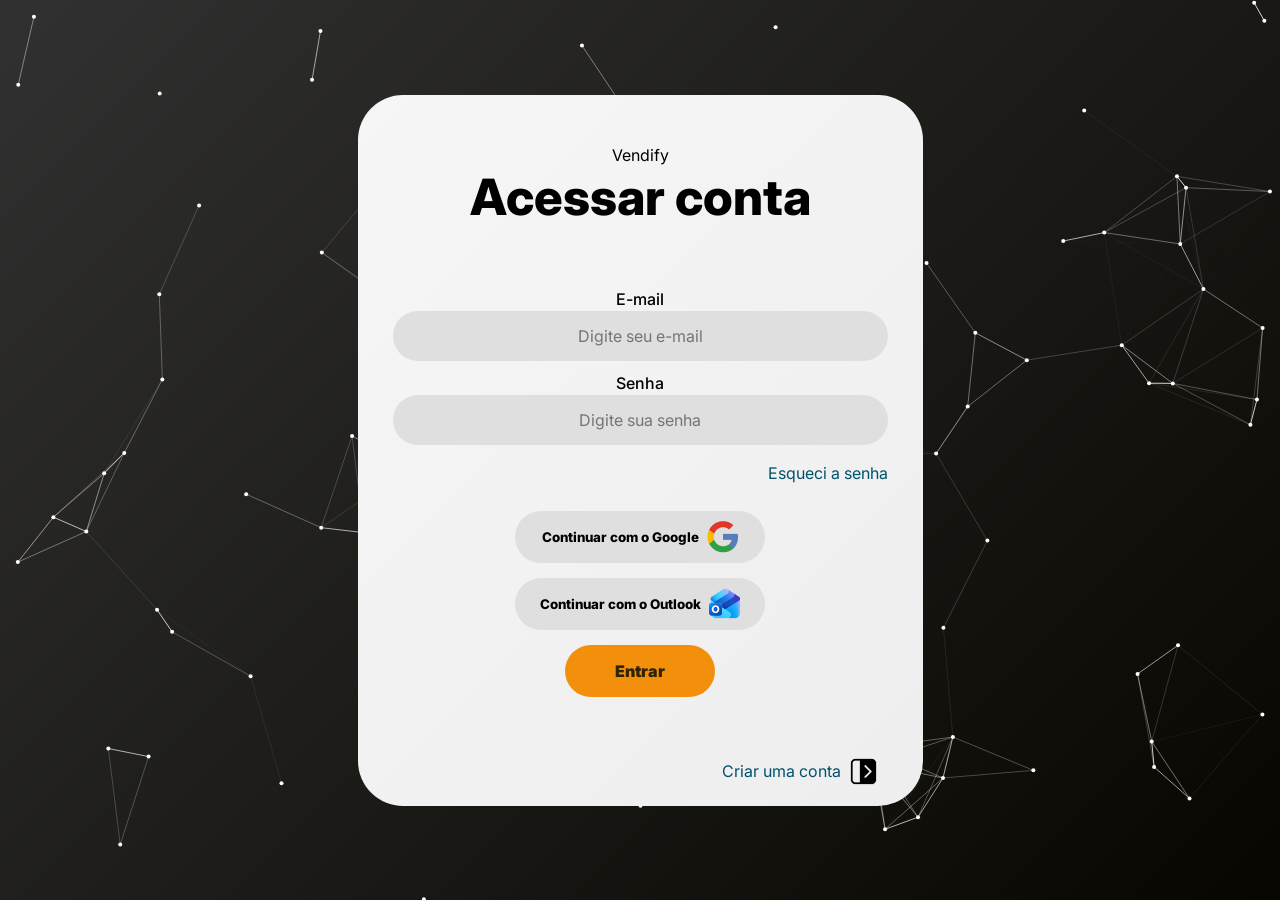
==== login.html @ 779cd38f "Versão de tela de LOGI IN v01" ====
<!DOCTYPE html>
<html lang="pt-br">
<head>
   <meta charset="UTF-8">
   <meta name="viewport" content="width=device-width, initial-scale=1.0">
   <link rel="preconnect" href="https://fonts.googleapis.com">
   <link rel="preconnect" href="https://fonts.gstatic.com" crossorigin>
   <link href="https://fonts.googleapis.com/css2?family=Inter:ital,opsz,wght@0,14..32,100..900;1,14..32,100..900&display=swap" rel="stylesheet">
   <link rel="stylesheet" href="style.css">
   <link rel="stylesheet" href="Particles/background.css">
   <title>Acessar Conta</title>
   
</head>

<body>
      <canvas id="canvas" aria-hidden="true"></canvas>
      <main>
         <form class="formulario">
            <div class="logo"> 
               <p>Vendify</p>
               <h1>Acessar conta</h1>
            </div>
            <div class="campo-formulario">
               <label for="email">E-mail</label>
               <input id="email" name="email" type="email" placeholder="Digite seu e-mail" autocomplete="email" required>
               <label for="password">Senha</label>
               <input id="password" name="password" type="password" placeholder="Digite sua senha" autocomplete="current-password" required>               
            </div>
            
            <p class="paragrafo-01"><a href="#">Esqueci a senha</a></p>
            <div class="login-actions">
               <button type="button" class="button-google">
                  <span>Continuar com o Google</span>
                  <img src="./img/google.png" alt="">
               </button>
               <button type="button" class="button-outlook">
                  <span>Continuar com o Outlook</span>
                  <img src="./img/microsoft-outlook.png" alt="">
               </button>
               <button type="submit" class="submit">
                  <span>Entrar</span></button>
            </div>
            <div class="link-actions">
               <a href="#" class="create-account">
               <p class="paragrafo-02">Criar uma conta</p>
               <img src="./img/inner.png" class="icone" alt="">    
               </a>
            </div>  
         </form>
      </main>
   <script src="./Particles/background.js"></script>
   <script src=""></script>
</body>


</html>
---- style.css ----
* {
    margin: 0;
    padding: 0;
    box-sizing: border-box;
    font-family: "Inter", sans-serif;
}

#particles-js {
    position: fixed;
    inset: 0;
    z-index: -1;
}

body {
    min-height: 100vh;
    display: flex;
    justify-content: center;
    align-items: center;
    padding: 24px 16px;
    background: linear-gradient(135deg, #313131 0%, #080600 100%);
}

main {
    width: 100%;
    display: flex;
    flex-direction: column;
    justify-content: center;
    align-items: center;
}

.logo {
    margin: 30px;
    padding: 10px;
    display: flex;
    flex-direction: column;
    align-items: center;
    gap: 2px;
}

h1 {
    font-size: clamp(2rem, 8vw, 3.125rem);
    font-weight: 800;
}

.formulario {
    display: flex;
    flex-direction: column;
    margin: 40px 0;
    height: auto;
    width: 565px;
    max-width: 100%;
    justify-content: center;
    align-items: center;
    padding: 10px;
    border-radius: 45px;
    background: linear-gradient(135deg, #F6F6F6 0%, #EEEEEE 100%);
}

label {
    font-weight: 500;
    display: flex;
    justify-content: center;
    padding: 2px;
}

.campo-formulario {
    display: flex;
    flex-direction: column;
    text-align: left;
    width: 495px;
    max-width: 100%;
    margin-top: 20px;
}

.paragrafo-01 {
    width: 495px;
    max-width: 100%;
    text-align: right;
}

.paragrafo-01 a{
    display: inline-block;
    margin: 0px;
    padding: 8px 0;
    text-decoration: none;
    color: #00526b;
    transition: transform 0.20s ease-in-out, color 0.3s ease-in-out;
}

.paragrafo-01 a:hover {
    transform: scale(1.05);
    color: #000000;
    cursor: pointer;
}

input {
    font-size: 16px;
    margin-bottom: 10px;
    height: 50px;
    min-width: 0;
    width: 100%;
    text-align: center;
    border-radius: 25px;
    border: none;
    padding: 15px;
    background-color: rgba(223, 223, 223, 1);
    outline: none;
    transition: width 0.20s ease-in-out, background-color 0.20s ease-in-out, box-shadow 0.20s ease-in-out;
}

input:focus-visible {
    background-color: #f0eeee;
    box-shadow: 0 0 0 2px #f38f0b;
    cursor: text;
}

.login-actions {
    display: flex;
    flex-direction: column;
    align-items: center;
    width: 260px;
    max-width: 100%;
}

.button-google {
    font-weight: 800;
    display: flex;
    justify-content: center;
    align-items: center;
    margin-top: 20px;
    height: 52px;
    width: 250px;
    max-width: 100%;
    border-radius: 60px;
    border: none;
    background-color: rgba(223, 223, 223, 1);
    gap: 8px;
    transition: width 0.20s ease-in-out, background-color 0.2s ease-in-out, color 0.2s ease-in-out;
}

.button-google:hover {
    width: 260px;
    background-color: #2e2403;
    color: #f38f0b;
    cursor: pointer;
}

.button-outlook {
    font-weight:800;
    display: flex;
    justify-content: center;
    align-items: center;
    margin-top: 15px;
    height: 52px;
    width: 250px;
    max-width: 100%;
    border-radius: 60px;
    border: none;
    background-color: rgba(223, 223, 223, 1);
    gap: 8px;
    transition: width 0.20s ease-in-out, background-color 0.2s ease-in-out, color 0.2s ease-in-out;
}

.button-outlook:hover {
    width: 260px;
    background-color: #2e2403;
    color: #f38f0b;
    cursor: pointer;
}

.submit {
    font-size: 16px;
    font-weight: 900;
    display: flex;
    justify-content: center;
    align-items: center;
    margin: 15px auto 0;
    height: 52px;
    width: 150px;
    max-width: 100%;
    border-radius: 60px;
    border: none;
    color: #2e2403;
    background-color: #f38f0b;
    transition: width 0.20s ease-in-out, background-color 0.2s ease, color 0.2s ease;
}

.submit:hover {
    width: 160px;
    background-color: #2e2403;
    color: #f38f0b;
    cursor: pointer;
}

.link-actions {
    width: 495px;
    max-width: 100%;
    display: flex;
    justify-content: flex-end;
}

.create-account {
    display: flex;
    align-items: center;
    margin-top: 50px;
    padding: 10px;
    margin-left: 0;
    gap: 8px;
    text-decoration: none;
    color: #00526b;
    transition: transform 0.20s ease-in-out, color 0.3s ease-in-out;
}

.create-account:hover {
    transform: scale(1.05);
    color: #000000;
    cursor: pointer;
}
---- Particles/background.css ----
#canvas {
    position: fixed;
    inset: 0;
    width: 100%;
    height: 100%;
    z-index: 0;
    pointer-events: none;
}

main {
    position: relative;
    z-index: 1;
}
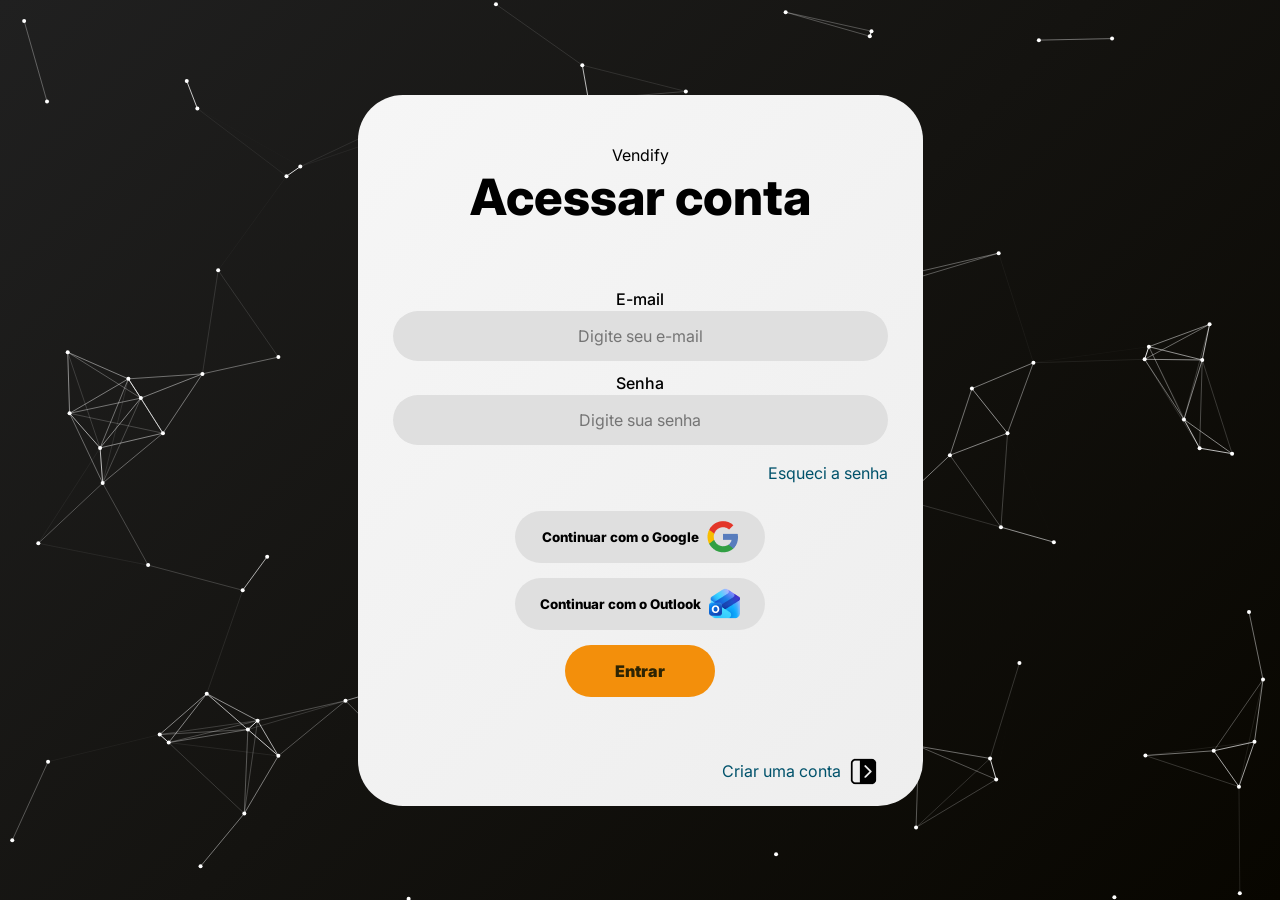
==== commit 766120ab: "Alterado os nomes dos ícones raíz da conta, Google, Outlook e Nova Conta para;  "icon" foi atualizad" ====
--- a/login.html
+++ b/login.html
@@ -6,7 +6,7 @@
    <link rel="preconnect" href="https://fonts.googleapis.com">
    <link rel="preconnect" href="https://fonts.gstatic.com" crossorigin>
    <link href="https://fonts.googleapis.com/css2?family=Inter:ital,opsz,wght@0,14..32,100..900;1,14..32,100..900&display=swap" rel="stylesheet">
-   <link rel="stylesheet" href="style.css">
+   <link rel="stylesheet" href="stylelogin.css">
    <link rel="stylesheet" href="Particles/background.css">
    <title>Acessar Conta</title>
    
@@ -31,11 +31,11 @@
             <div class="login-actions">
                <button type="button" class="button-google">
                   <span>Continuar com o Google</span>
-                  <img src="./img/google.png" alt="">
+                  <img src="./img/icon-google.png" alt="">
                </button>
                <button type="button" class="button-outlook">
                   <span>Continuar com o Outlook</span>
-                  <img src="./img/microsoft-outlook.png" alt="">
+                  <img src="./img/icon-outlook.png" alt="">
                </button>
                <button type="submit" class="submit">
                   <span>Entrar</span></button>
@@ -43,7 +43,7 @@
             <div class="link-actions">
                <a href="#" class="create-account">
                <p class="paragrafo-02">Criar uma conta</p>
-               <img src="./img/inner.png" class="icone" alt="">    
+               <img src="./img/icon-account.png" class="icone" alt="">    
                </a>
             </div>  
          </form>
--- a/stylelogin.css
+++ b/stylelogin.css
@@ -0,0 +1,219 @@
+* {
+    margin: 0;
+    padding: 0;
+    box-sizing: border-box;
+    font-family: "Inter", sans-serif;
+}
+
+#particles-js {
+    position: fixed;
+    inset: 0;
+    z-index: -1;
+}
+
+body {
+    min-height: 100vh;
+    display: flex;
+    justify-content: center;
+    align-items: center;
+    padding: 24px 16px;
+    background: linear-gradient(135deg, #202020 0%, #080600 100%);
+}
+
+main {
+    width: 100%;
+    display: flex;
+    flex-direction: column;
+    justify-content: center;
+    align-items: center;
+}
+
+.logo {
+    margin: 30px;
+    padding: 10px;
+    display: flex;
+    flex-direction: column;
+    align-items: center;
+    gap: 2px;
+}
+
+h1 {
+    font-size: clamp(2rem, 8vw, 3.125rem);
+    font-weight: 800;
+}
+
+.formulario {
+    display: flex;
+    flex-direction: column;
+    margin: 40px 0;
+    height: auto;
+    width: 565px;
+    max-width: 100%;
+    justify-content: center;
+    align-items: center;
+    padding: 10px;
+    border-radius: 45px;
+    background: linear-gradient(135deg, #F6F6F6 0%, #EEEEEE 100%);
+}
+
+label {
+    font-weight: 500;
+    display: flex;
+    justify-content: center;
+    padding: 2px;
+}
+
+.campo-formulario {
+    display: flex;
+    flex-direction: column;
+    text-align: left;
+    width: 495px;
+    max-width: 100%;
+    margin-top: 20px;
+}
+
+.paragrafo-01 {
+    width: 495px;
+    max-width: 100%;
+    text-align: right;
+}
+
+.paragrafo-01 a{
+    display: inline-block;
+    margin: 0px;
+    padding: 8px 0;
+    text-decoration: none;
+    color: #00526b;
+    transition: transform 0.20s ease-in-out, color 0.3s ease-in-out;
+}
+
+.paragrafo-01 a:hover {
+    transform: scale(1.05);
+    color: #000000;
+    cursor: pointer;
+}
+
+input {
+    font-size: 16px;
+    margin-bottom: 10px;
+    height: 50px;
+    min-width: 0;
+    width: 100%;
+    text-align: center;
+    border-radius: 25px;
+    border: none;
+    padding: 15px;
+    background-color: rgba(223, 223, 223, 1);
+    outline: none;
+    transition: width 0.20s ease-in-out, background-color 0.20s ease-in-out, box-shadow 0.20s ease-in-out;
+}
+
+input:focus-visible {
+    background-color: #f0eeee;
+    box-shadow: 0 0 0 2px #f38f0b;
+    cursor: text;
+}
+
+.login-actions {
+    display: flex;
+    flex-direction: column;
+    align-items: center;
+    width: 260px;
+    max-width: 100%;
+}
+
+.button-google {
+    font-weight: 800;
+    display: flex;
+    justify-content: center;
+    align-items: center;
+    margin-top: 20px;
+    height: 52px;
+    width: 250px;
+    max-width: 100%;
+    border-radius: 60px;
+    border: none;
+    background-color: rgba(223, 223, 223, 1);
+    gap: 8px;
+    transition: width 0.20s ease-in-out, background-color 0.2s ease-in-out, color 0.2s ease-in-out;
+}
+
+.button-google:hover {
+    width: 260px;
+    background-color: #2e2403;
+    color: #f38f0b;
+    cursor: pointer;
+}
+
+.button-outlook {
+    font-weight:800;
+    display: flex;
+    justify-content: center;
+    align-items: center;
+    margin-top: 15px;
+    height: 52px;
+    width: 250px;
+    max-width: 100%;
+    border-radius: 60px;
+    border: none;
+    background-color: rgba(223, 223, 223, 1);
+    gap: 8px;
+    transition: width 0.20s ease-in-out, background-color 0.2s ease-in-out, color 0.2s ease-in-out;
+}
+
+.button-outlook:hover {
+    width: 260px;
+    background-color: #2e2403;
+    color: #f38f0b;
+    cursor: pointer;
+}
+
+.submit {
+    font-size: 16px;
+    font-weight: 900;
+    display: flex;
+    justify-content: center;
+    align-items: center;
+    margin: 15px auto 0;
+    height: 52px;
+    width: 150px;
+    max-width: 100%;
+    border-radius: 60px;
+    border: none;
+    color: #2e2403;
+    background-color: #f38f0b;
+    transition: width 0.20s ease-in-out, background-color 0.2s ease, color 0.2s ease;
+}
+
+.submit:hover {
+    width: 160px;
+    background-color: #2e2403;
+    color: #f38f0b;
+    cursor: pointer;
+}
+
+.link-actions {
+    width: 495px;
+    max-width: 100%;
+    display: flex;
+    justify-content: flex-end;
+}
+
+.create-account {
+    display: flex;
+    align-items: center;
+    margin-top: 50px;
+    padding: 10px;
+    margin-left: 0;
+    gap: 8px;
+    text-decoration: none;
+    color: #00526b;
+    transition: transform 0.20s ease-in-out, color 0.3s ease-in-out;
+}
+
+.create-account:hover {
+    transform: scale(1.05);
+    color: #000000;
+    cursor: pointer;
+}
+
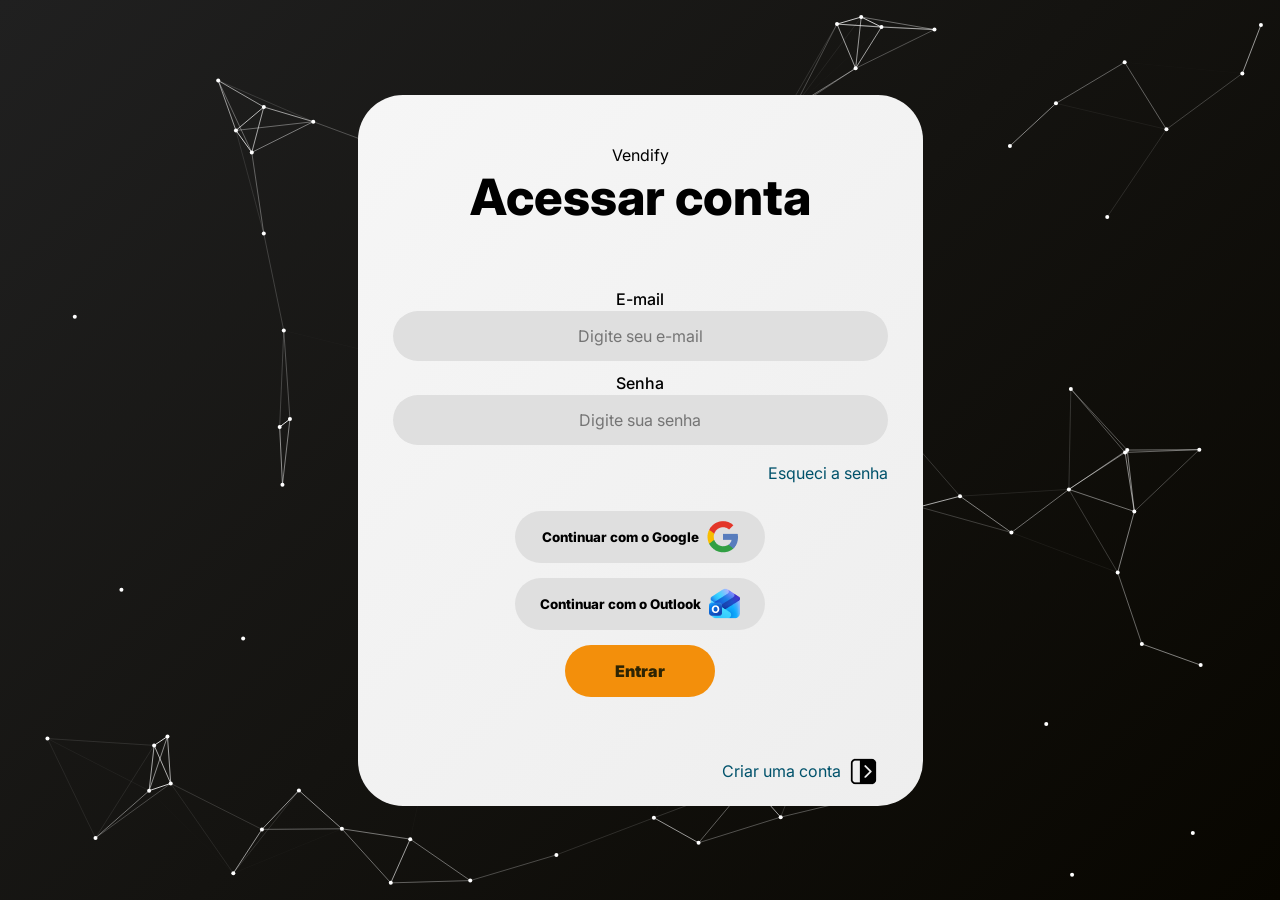
==== commit 73a7cd3e: "Alteração do titulo "Acessar Cconta" para "Acessar"" ====
--- a/login.html
+++ b/login.html
@@ -8,7 +8,7 @@
    <link href="https://fonts.googleapis.com/css2?family=Inter:ital,opsz,wght@0,14..32,100..900;1,14..32,100..900&display=swap" rel="stylesheet">
    <link rel="stylesheet" href="stylelogin.css">
    <link rel="stylesheet" href="Particles/background.css">
-   <title>Acessar Conta</title>
+   <title>Acessar</title>
    
 </head>
 
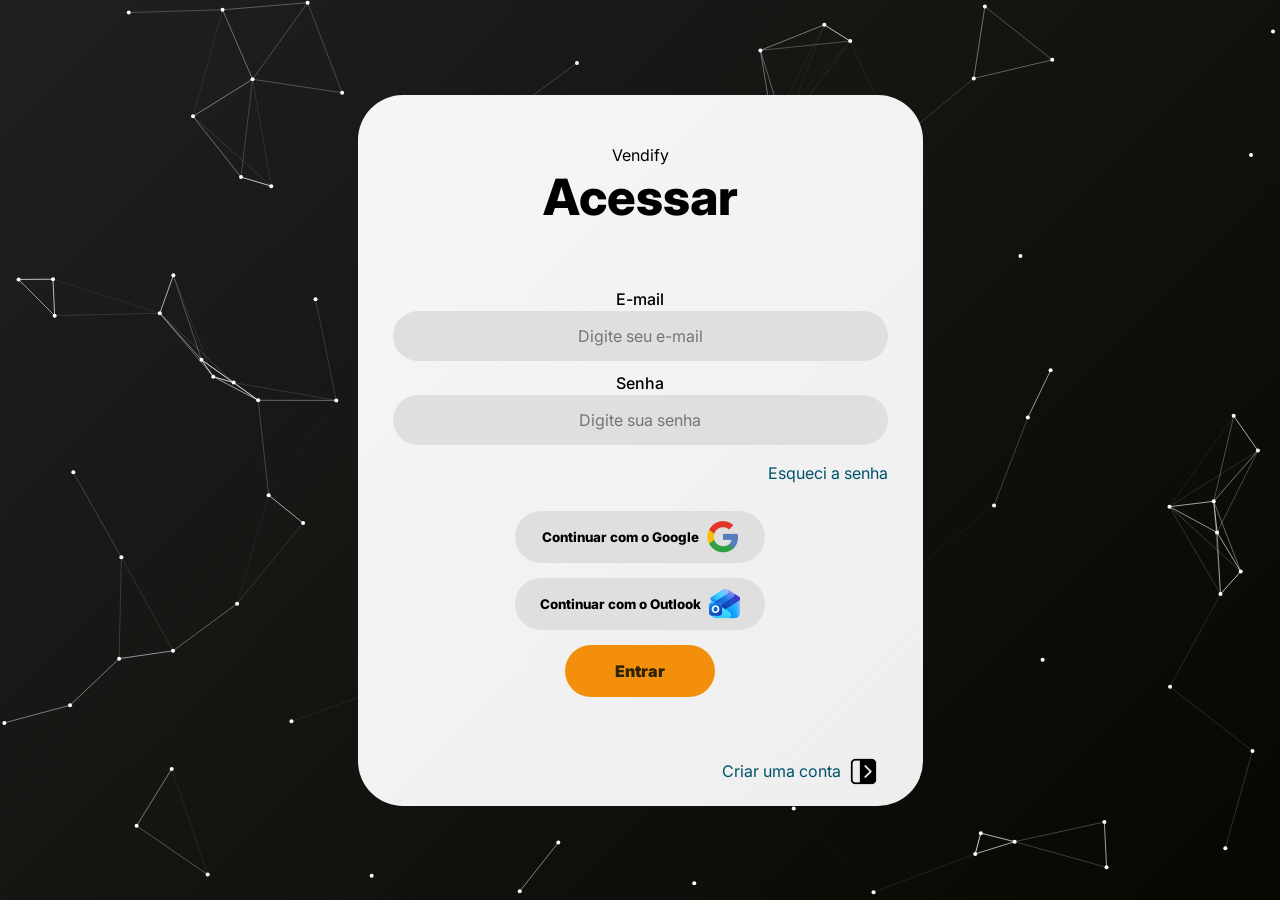
==== commit 64e905f5: "Titulo alterado  - Acessar conta -> Acessar" ====
--- a/login.html
+++ b/login.html
@@ -18,7 +18,7 @@
          <form class="formulario">
             <div class="logo"> 
                <p>Vendify</p>
-               <h1>Acessar conta</h1>
+               <h1>Acessar</h1>
             </div>
             <div class="campo-formulario">
                <label for="email">E-mail</label>
